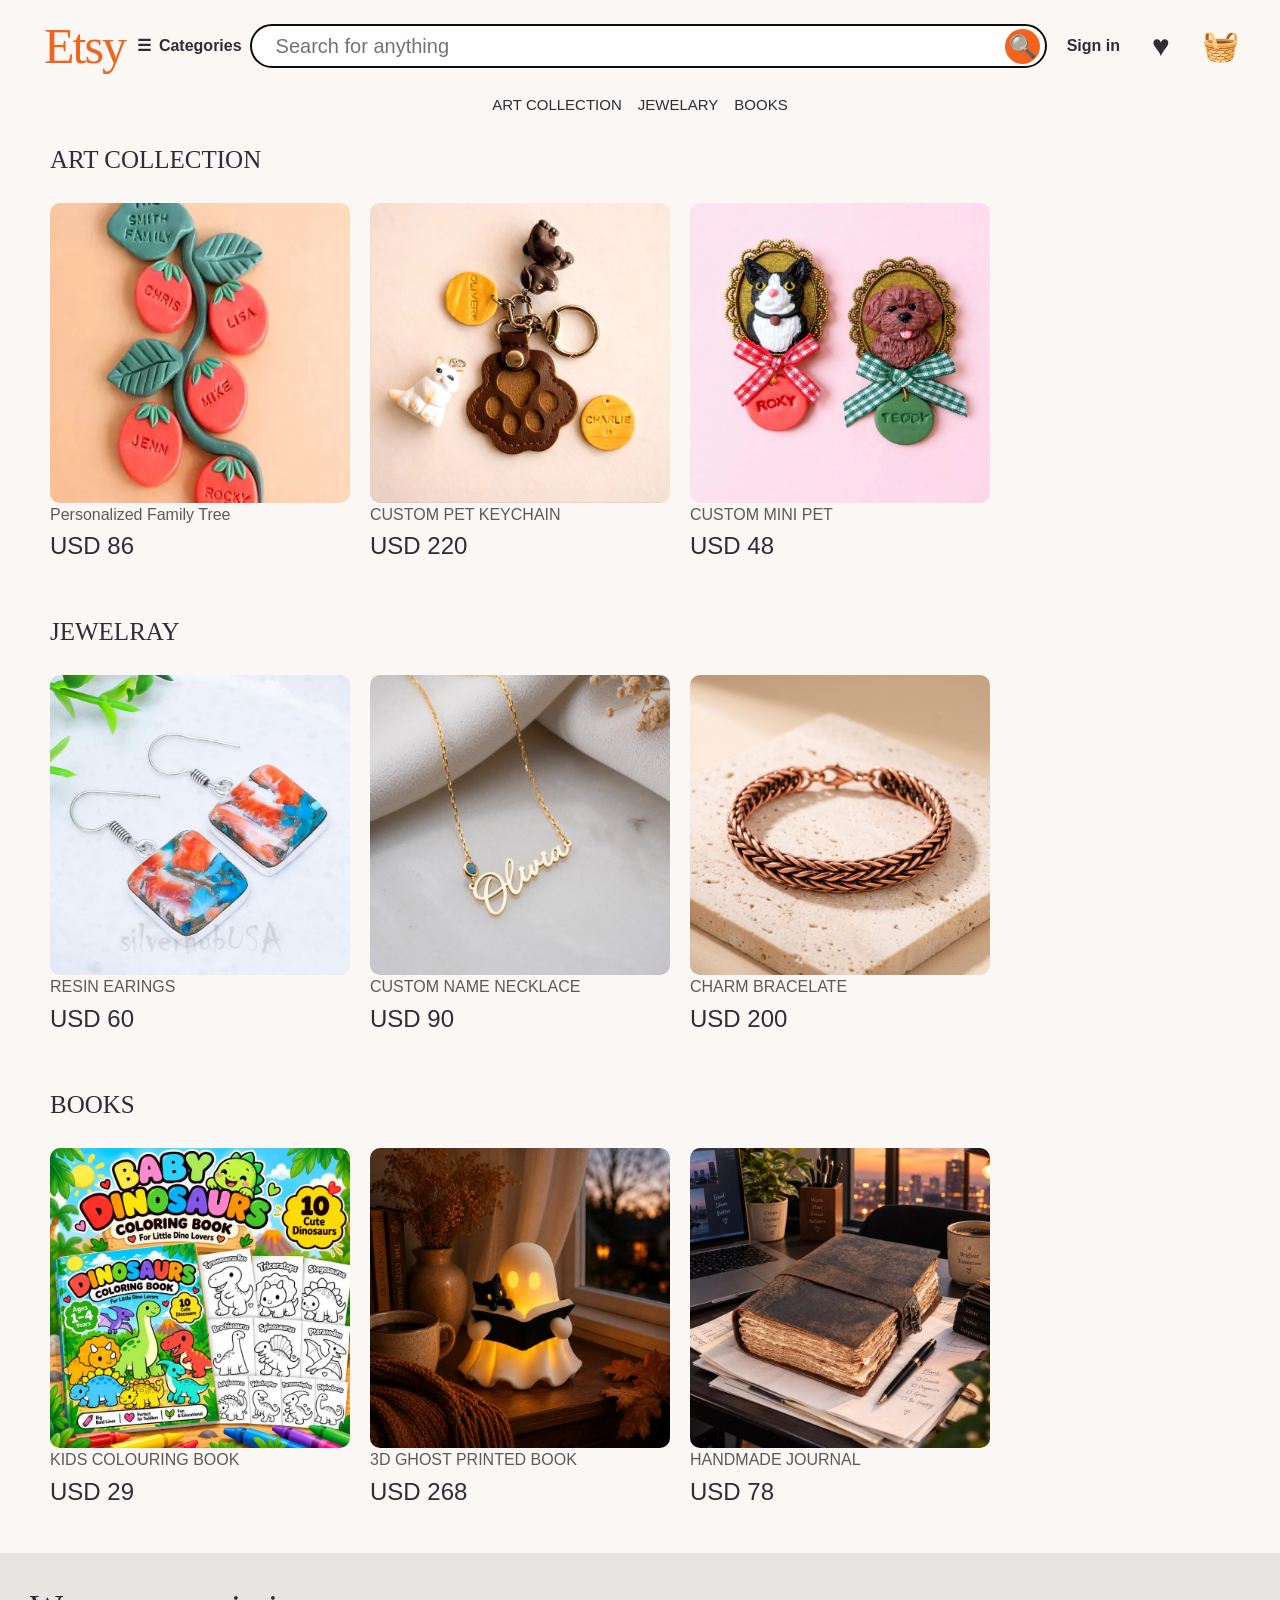
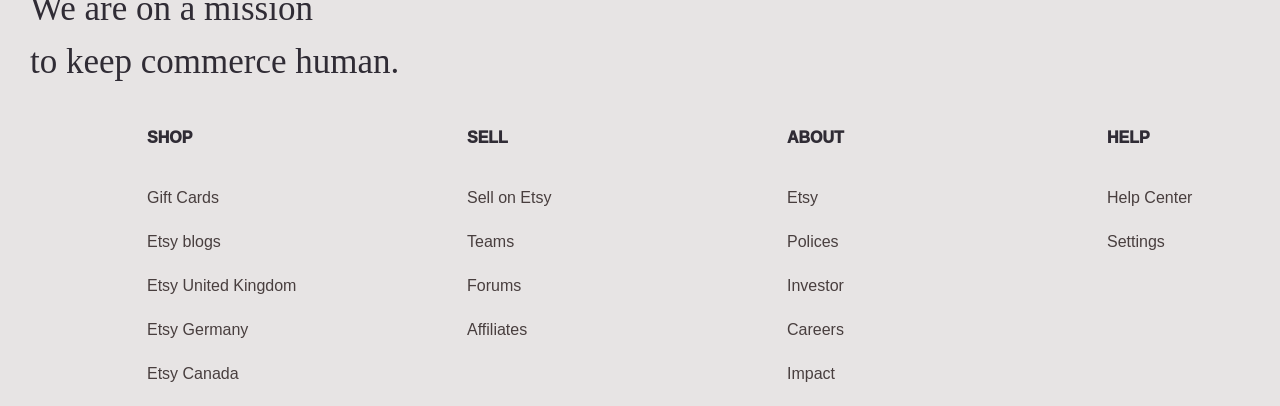
==== Assignment_3/index.html @ ee3d933f "Assignment 3 initial setup" ====
<!doctype html>
<html lang="en">
  <head>
    <meta charset="UTF-8" />
    <meta name="viewport" content="width=device-width, initial-scale=1.0" />
    <title>WEBSITE "ETSY"</title>
    <link
    href="https://cdn.jsdelivr.net/npm/bootstrap@5.3.8/dist/css/bootstrap.min.css"
    rel="stylesheet"
>
    <link rel="stylesheet" href="style.css">
  </head>
  <body>
   


<header class="site-header">

    <div class="container-fluid px-0">

        <!-- Bootstrap Grid: Top Navbar -->
        <div class="row align-items-center g-2 etsy-top">

            <!-- Etsy Logo -->
            <div class="col-auto">
                <h1 class="logo">Etsy</h1>
            </div>

            <!-- Categories -->
            <div class="col-auto categories ms-auto ms-md-0">
                <span class="menu-icon">☰</span>
                <span>Categories</span>
            </div>

            <!-- Search Bar -->
            <div class="col-12 col-md etsy-search-col order-3 order-md-0">

                <div class="search-bar">

                    <input
                        type="text"
                        placeholder="Search for anything"
                    >

                    <button type="button" aria-label="Search">
                        🔍
                    </button>

                </div>

            </div>

            <!-- User Actions -->
            <div class="col-auto user-actions order-2 order-md-0">

                <button type="button">Sign in</button>

                <a href="#favorites"
                   aria-label="Favorites"
                   class="icon-link">♥</a>

                <a href="#cart"
                   aria-label="Shopping bag"
                   class="icon-link">🧺</a>

            </div>

        </div>

        <!-- Bootstrap Navbar -->
        <nav class="navbar navbar-expand p-0 etsy-category-nav">

            <div class="container-fluid px-0">

                <div class="navbar-nav flex-row flex-wrap justify-content-center w-100">

                    <a class="nav-link" href="#ART_COLLECTION">
                        ART COLLECTION
                    </a>

                    <a class="nav-link" href="#JEWELARY">
                        JEWELARY
                    </a>

                    <a class="nav-link" href="#BOOKS">
                        BOOKS
                    </a>

                </div>

            </div>

        </nav>

    </div>

</header>


<main class="content">
    <div class="sections" id="ART_COLLECTION">
      <h2>ART COLLECTION</h2>
      <div class="box">
      <div class="gallery">
        <img src="images/art1.webp" alt="img_1" />
        <div class="para">
          <H6>Personalized Family Tree </H6>
           <h4> USD 86</h4>
           
        </div>
      </div>
      <div class="gallery">
        <img src="images/art3.webp" alt="img_2" />
        <div class="para">
          
           <H6> CUSTOM PET KEYCHAIN </H6>
           <h4> USD 220</h4>
         
        </div>
      </div>
      <div class="gallery">
        <img src="images/art2.webp" alt="img_3" />
        <div class="para">
           <H6> CUSTOM MINI PET </H6>
           <h4> USD 48</h4>
            
        </div>
      </div>
      </div>
    </div>
     <div class="sections" id="JEWELARY">
      <h2>JEWELRAY</h2>
      <div class="box">
      <div class="gallery">
        <img src="images/j1.jpg" alt="img_1" />
        <div class="para">
          <H6> RESIN EARINGS </H6>
           <h4> USD 60</h4>
            
             
        </div>
      </div>
      <div class="gallery">
        <img src="images/j2.avif" alt="img_2" />
        <div class="para">
          <H6> CUSTOM NAME NECKLACE </H6>
           <h4> USD 90</h4>
            
        </div>
      </div>
      <div class="gallery">
        <img src="images/j3.avif" alt="img_3" />
        <div class="para">
          <H6> CHARM BRACELATE </H6>
           <h4> USD 200</h4>
          
        </div>
      </div>
      </div>
    </div>
     <div class="sections" id="BOOKS">
      <h2>BOOKS</h2>
      <div class="box">
      <div class="gallery">
        <img src="images/b4.webp" alt="img_1" />
        <div class="para">
          <H6> KIDS COLOURING BOOK </H6>
           <h4> USD 29</h4>
             
        </div>
      </div>
      <div class="gallery">
        <img src="images/b2.webp" alt="img_2" />
        <div class="para">
          <H6>  3D GHOST PRINTED BOOK</H6>
           <h4> USD 268</h4>
            
        </div>
      </div>
      <div class="gallery">
        <img src="images/b3.webp" alt="img_3" />
        <div class="para">
          <H6> HANDMADE JOURNAL </H6>
           <h4> USD 78</h4>
            
        </div>
      </div>
      </div>
    </div>
    </main>
    <footer>
      <h>We are on a mission <br> to keep commerce human.</h>
      <div class="container">
        
        <div class="box">
          <h3>SHOP </h3>
          <ul>
            <li>Gift Cards</li>
            <li>Etsy blogs</li>
            <li>Etsy United Kingdom</li>
            <li>Etsy Germany</li>
            <li> Etsy Canada</li>
          </ul>
        </div>
        <div class="box">
          <h3> SELL</h3>
          <ul>
            <li>Sell on Etsy</li>
            
            <li>Teams</li>
            <li>Forums </li>
            <li>Affiliates</li>
          </ul>
        </div>
        <div class="box">
          <h3>ABOUT </h3>
          <ul>
            <li>Etsy</li>
            <li>Polices</li>
            <li>Investor</li>
            <li>Careers</li>
            <li>Impact</li>
          </ul>
        </div>
        <div class="box">
          <h3> HELP</h3>
          <ul>
            <li>Help Center</li>
            <li>Settings</li>
            
          </ul>
        </div>
      </div>
    </footer>
  </body>
</html>
---- Assignment_3/style.css ----
* {
    margin: 0;
    padding: 0;
    box-sizing: border-box;
}

h1 {
 padding-left: 20px;
    margin-bottom: 5px;
    margin-top: 30px;
    font-size: 50px ;  
      font-family: 'Georgia', serif;
    font-size: 60px;
    font-weight: 400;
    color: #F1641E;
    letter-spacing: -2px;
}
h2 , h3{
    padding-left: 50px;
    
    margin-top:10px;
    
}
h2{
    font-size: 25px ;
    font-family: "Playfair Display", serif;
;
}
h3{
    font-size: 30px ;
}
h6{
    font-size: 16px ;
    color: rgb(92, 89, 89);
    font-family:Arial, Helvetica, sans-serif;
}




body {
    width: 100%;
    background: #faf7f5;
    font-family: Arial, Helvetica, sans-serif;
    color: #302c35;
}


.site-header {
    width: 100%;
    padding: 18px 24px 8px;
    background: #faf7f5;
}


.top {
    display: flex;
    align-items: center;
    gap: 22px;
    width: 100%;
    min-height: 50px;
}
.logo {
    flex-shrink: 0;
    margin: 0 4px 0 0;
    font-family: Georgia, "Times New Roman", serif;
    font-size: 50px;
    font-weight: normal;
    letter-spacing: -2px;
    line-height: 1;
    color: #f1641e;
    cursor: pointer;
}

.categories {
    display: flex;
    align-items: center;
    justify-content: center;
    gap: 8px;
    flex-shrink: 0;
    color: #302c35;
    font-size: 16px;
    font-weight: 600;
  
    cursor: pointer;
    padding: 12px 4px;
    border-radius: 30px;
    transition: background-color 0.25s ease;
}

.categories:hover {
    background-color: #f0edeb;
}

.menu-icon {
    font-size: 16px;
    line-height: 1;
}


.search-bar {
    display: flex;
    align-items: center;
    min-width: 60%;
    height: 44px;
    padding: 3px 5px 3px 24px;
    border: 2px solid #0c0c0c;
    border-radius: 50px;
    background: #fff;
    box-shadow: none;
   
}

.search-bar input {
   flex:1;
    width: 100%;
    height: auto;
    padding: 0;
    margin:0;
    border: none;
    outline: none;
    background: transparent;
    font-size: 20px;
    color: #302c35;
}

.search-bar input::placeholder {
    color: #77716f;
    opacity: 1;
}


.search-bar button {
    display: flex;
    align-items: center;
    justify-content: center;
    flex-shrink: 0;
    width: 35px;
    height: 35px;
    padding: 0;
    border: none;
    border-radius: 50%;
    background: #f1641e;
    color: white;
    font-size: 22px;
    cursor: pointer;
    transition: background 0.2s ease,
                transform 0.2s ease;
}

.search-bar button:hover {
    background: #d94f0b;
    transform: scale(1.05);
}

.search-bar button svg {
    width: 15px;
    height: 15px;
   
}

.user-actions {
    display: flex;
    align-items: center;
    justify-content: flex-start;
    gap: 3px;
    flex-shrink: 0;
    margin-left: 2px;
}

/* Sign in button */
.user-actions > button {
    flex-shrink: 0;
    padding: 12px 10px;
    border: none;
    border-radius: 30px;
    background: transparent;
    color: #302c35;
    font-size: 16px;
    font-weight: 600;
    cursor: pointer;
    transition: background-color 0.25s ease;
}

.user-actions button:hover {
    background: #f0edeb;
}

.icon-link {
   
    display: flex;
    align-items: center;
    justify-content: center;
    flex-shrink: 0;
    width: 56px;
    height: 56px;
    border-radius: 50%;
    color: #302c35;
    background: transparent;
    text-decoration: none;
    font-size: 30px;
    line-height: 1;
    transition: color 0.25s ease,
                background-color 0.25s ease,
                transform 0.25s ease;
}

.icon-link:hover {
    color: #203b70;
    background: #e0f0ff;
    transform: scale(1.04);
    box-shadow: 0 0 0 1px #edf6ff;
}


.site-header nav {
    display: flex;
    align-items: center;
    justify-content: center;
    flex-wrap: wrap;
    gap: 12px;
    margin-top: 10px;
}

.site-header nav a {
    display: inline-block;
    padding: 10px 20px;
    border-radius: 40px;
    color: #302c35;
    background: transparent;
    font-family: Arial, Helvetica, sans-serif;
    font-size: 15px;
    font-weight: 500;
    text-decoration: none;
   
    transition: background-color 0.25s ease;
}

.site-header nav a:hover {
    background: #f0edeb;
}

/* ========== TABLET ========== */
@media (max-width: 1050px) {
    .site-header {
        padding: 14px 18px 8px;
    }

    .top {
        gap: 14px;
    }

    .logo {
        font-size: 50px;
    }

    .categories {
        font-size: 16px;
        gap: 7px;
    }

    .search-bar {
        height: 58px;
        padding-left: 16px;
    }

    .search-bar input {
        font-size: 18px;
    }

    .search-bar button {
        width: 46px;
        height: 46px;
        font-size: 23px;
    }

    .user-actions {
        gap: 5px;
    }

    .user-actions button {
        font-size: 16px;
        padding: 10px 6px;
    }

    .icon-link {
        width: 44px;
        height: 44px;
        font-size: 26px;
    }
}
/*mobile*/

@media (max-width: 650px) {
    .site-header {
        padding: 12px 14px;
    }

    .top {
        flex-wrap: wrap;
        gap: 10px;
    }

    .logo {
        font-size: 43px;
    }

    .categories {
        font-size: 14px;
        margin-left: auto;
    }

    .search-bar {
        order: 5;
        flex: 0 0 100%;
        height: 54px;
    }

    .search-bar input {
        font-size: 16px;
    }

    .search-bar button {
        width: 42px;
        height: 42px;
    }

    .user-actions {
        margin-left: auto;
        gap: 3px;
    }

    .user-actions button {
        font-size: 14px;
        padding: 8px 5px;
    }

    .icon-link {
        width: 38px;
        height: 38px;
        font-size: 23px;
    }

    .site-header nav {
        justify-content: flex-start;
        gap: 3px;
        margin-top: 10px;
    }

    .site-header nav a {
        padding: 9px 10px;
        font-size: 12px;
    }
}


.box{
    display:flex;
    gap :20px;
    padding-left:50px;
    
   
   
}
.content{
    
    width:100%;
    height:auto;
    padding:0px;
   
}
.gallery{
    margin-top: 20px;
    margin-bottom: 39px;
   
}
.gallery img{
    width:300px;
    height:300px;
    border-radius: 10px;
    
}
.gallery img:hover{
cursor: pointer;


}
.para{
    margin-top: 2px;
    line-height: 1.5;
    font-size: 20px;
    font-family:'Lucida Sans', 'Lucida Sans Regular', 'Lucida Grande', 'Lucida Sans Unicode', Geneva, Verdana, sans-serif;

}
.container{
    display:grid;
    grid-template-columns: 300px 300px 300px 300px;
    gap:20px;
}
footer{
    padding-left: 30px;
    padding-top: 30px;
    background-color: rgb(231, 228, 228);
}
footer h{
   margin-bottom: 60px ;
   font-family:'Canela';
   font-size: 35px;
   font-weight: 500;
  
}
 footer .box{
    display:flex;
    flex-direction: column;
    align-items: flex-start;
    gap:30px;
    margin-top: 30px;
    padding :0;
   
}
footer .box h3{
 font-family:'Gill Sans', 'Gill Sans MT', Calibri, 'Trebuchet MS', sans-serif;
    font-size: 16px;
    font-weight: 1000;
}
footer .box ul
{
    margin:0;
    list-style: none;
    padding:0;
}
footer .box li{
    margin-bottom:20px;
    padding-left:50px;
    font-size: 16px;
    color: rgb(72, 62, 62);
   
    
}
footer .box li:hover{
     cursor: pointer;
      text-decoration: underline;
}


.prod {
    display: grid;
    grid-template-columns:  1.1fr 0.9fr;
    gap: 40px;
    max-width: 1500px;
    margin: 30px auto;
    padding: 0 30px;
    align-items: start;
}


.pro1 {
    min-width: 0;
}

.pro1  img {
    display: block;
    width: 100%;
    max-width: 650px;
    aspect-ratio: 1 / 1;
    object-fit: cover;
    border-radius: 20px;
    margin: 0 auto 35px;
}

.pro2 {
    min-width: 0;
    width: 100%;
    margin: 0;
}

.pro2 h2 {
    font-size: 24px;
    margin-bottom: 8px;
}

.pro2 h3 {
    font-family: 'Gill Sans', 'Gill Sans MT',
        Calibri, 'Trebuchet MS', sans-serif;
    color: rgb(83, 177, 83);
    font-size: 15px;
    margin: 0 0 20px;
}

.product-description {
    line-height: 1.6;
    font-size: 17px;
}

.pro3 {
    margin: 25px 0;
}

.pro3 h5 {
    font-family: Arial, Helvetica, sans-serif;
    font-size: 16px;
    font-weight: 600;
    margin-bottom: 6px;
}

.pro3 h6 {
    font-size: 13px;
    font-weight: normal;
    margin-bottom: 25px;
}


.order-form {
    width: 100%;
    max-width: 650px;
    margin: 20px 0;
}

.order-form label {
    display: block;
    font-size: 16px;
    font-weight: 600;
    margin-bottom: 9px;
}

.order-form select,
.order-form input {
    display: block;
    width: 100%;
    height: 45px;
    padding: 0 12px;
    margin-bottom: 18px;
    border: 1px solid #a0958e;
    border-radius: 12px;
    background-color: #faf7f4;
    color: #302b35;
    font-family: inherit;
    font-size: 16px;
}

.order-form select {
    cursor: pointer;
}

.person {
    margin: 25px 0;
    font-size: 16px;
    font-weight: 600;
}

.person summary {
    cursor: pointer;
    list-style: none;
}

.person summary:hover {
    opacity: 0.8;
}

.person label {
    margin-top: 20px;
    font-size: 13px;
}

.person input {
    height: 50px;
    font-size: 14px;
}

.basket-button {
    width: 100%;
    min-height: 50px;
    border: none;
    border-radius: 30px;
    background-color: #222;
    color: white;
    font-size: 17px;
    font-weight: bold;
    cursor: pointer;
    transition: background-color 0.2s ease;
}

.basket-button:hover {
    background-color: #444;
}


.reviews {
    width: 100%;
    color: #302b35;
    margin: 35px 0;
}

.reviews  h2 {
    font-size: 25px;
    margin-bottom: 25px;
}

.review-summary {
    font-size: 15px;
    line-height: 2;
    margin-bottom: 22px;
}

.review-summary span {
    display: inline-block;
    margin-right: 12px;
}


.rating-overview {
    display: flex;
    flex-wrap: wrap;
    align-items: center;
    gap: 18px;
    margin: 25px 0 35px;
}

.overall-rating {
    display: flex;
    align-items: center;
    gap: 6px;
}

.overall-rating strong {
    font-size: 48px;
    font-weight: normal;
}

.big-star {
    color: #ffad18;
    font-size: 38px;
}

.overall-rating small {
    font-size: 12px;
    line-height: 1.5;
}

.rating-score {
    display: flex;
    align-items: center;
    gap: 10px;
}

.rating-score strong {
    display: flex;
    align-items: center;
    justify-content: center;
    flex-shrink: 0;
    width: 48px;
    height: 48px;
    border: 3px solid #ffbf35;
    border-radius: 50%;
    font-size: 17px;
}

.rating-score span {
    font-size: 13px;
}


.review {
    padding: 22px 0;
    border-bottom: 1px solid #ded8d3;
}

.review-heading {
    display: flex;
    align-items: center;
    flex-wrap: wrap;
    gap: 10px;
    margin-bottom: 12px;
}

.stars {
    color: #ffad18;
    font-size: 22px;
    letter-spacing: 1px;
}

.this-item {
    padding: 3px 9px;
    border: 1px solid #a0958e;
    border-radius: 20px;
    font-size: 12px;
}

.reviewer {
    margin-left: auto;
    font-size: 13px;
    color: #514953;
}

.review  p {
    font-size: 16px;
    line-height: 1.6;
}

.product-info-panels {
    width: 100%;
    margin-top: 35px;
}

.product-info-panels details {
    padding: 22px 0;
    border-top: 1px solid #ded8d3;
}

.product-info-panels summary {
    position: relative;
    padding-right: 25px;
    font-size: 20px;
    font-weight: bold;
    cursor: pointer;
    list-style: none;
}


.product-info-panels summary::after {
   
    position: absolute;
    right: 3px;
    top: 0;
    font-size: 22px;
}


.product-info-panels details h3 {
    color: #302b35;
    font-size: 18px;
    margin: 28px 0 14px;
}

.highlight {
    font-size: 17px;
    margin-bottom: 25px;
}

.panel-description {
    color: #514953;
    font-size: 15px;
    line-height: 1.7;
    margin-bottom: 25px;
}

.learn-more {
    display: block;
    text-align: center;
    color: #302b35;
    font-weight: bold;
    text-decoration: none;
    padding: 15px 0;
}

.learn-more:hover {
    text-decoration: underline;
}


.policy-item {
    display: flex;
    align-items: flex-start;
    gap: 12px;
    margin-top: 22px;
}

.policy-item  span {
    flex-shrink: 0;
    font-size: 23px;
}

.policy-item p {
    font-size: 16px;
    line-height: 1.5;
}


@media (max-width: 900px) {
    .prod {
        grid-template-columns: minmax(0, 1fr);
        gap: 25px;
        padding: 0 20px;
    }

    .pro1  img {
        max-width: 600px;
    }

    .pro2 {
        max-width: 650px;
        margin: 0 auto;
    }
}

@media (max-width: 500px) {
    .prod {
        padding: 0 14px;
    }

    .reviews  h2 {
        font-size: 22px;
    }

    .rating-overview {
        gap: 15px;
    }

    .reviewer {
        margin-left: 0;
    }

    .product-info-panels summary {
        font-size: 18px;
    }
}

/* Bootstrap Navbar Layout Adjustments */

.etsy-top {
    width: 100%;
}

/* Search bar takes available space on desktop */
.etsy-search-col {
    min-width: 0;
}

.etsy-search-col .search-bar {
    width: 100%;
    min-width: 0;
}

/* Bootstrap navbar links - preserve Etsy design */
.etsy-category-nav .navbar-nav {
    align-items: center;
}

/* Keep original category link appearance */
.etsy-category-nav .nav-link {
    color: #302c35;
    background: transparent;
    text-decoration: none;
}

/* Mobile adjustments */
@media (max-width: 650px) {

    .etsy-search-col {
        width: 100%;
    }

    .etsy-search-col .search-bar {
        width: 100%;
        min-width: 0;
    }

    .etsy-category-nav .navbar-nav {
        justify-content: flex-start !important;
    }

}
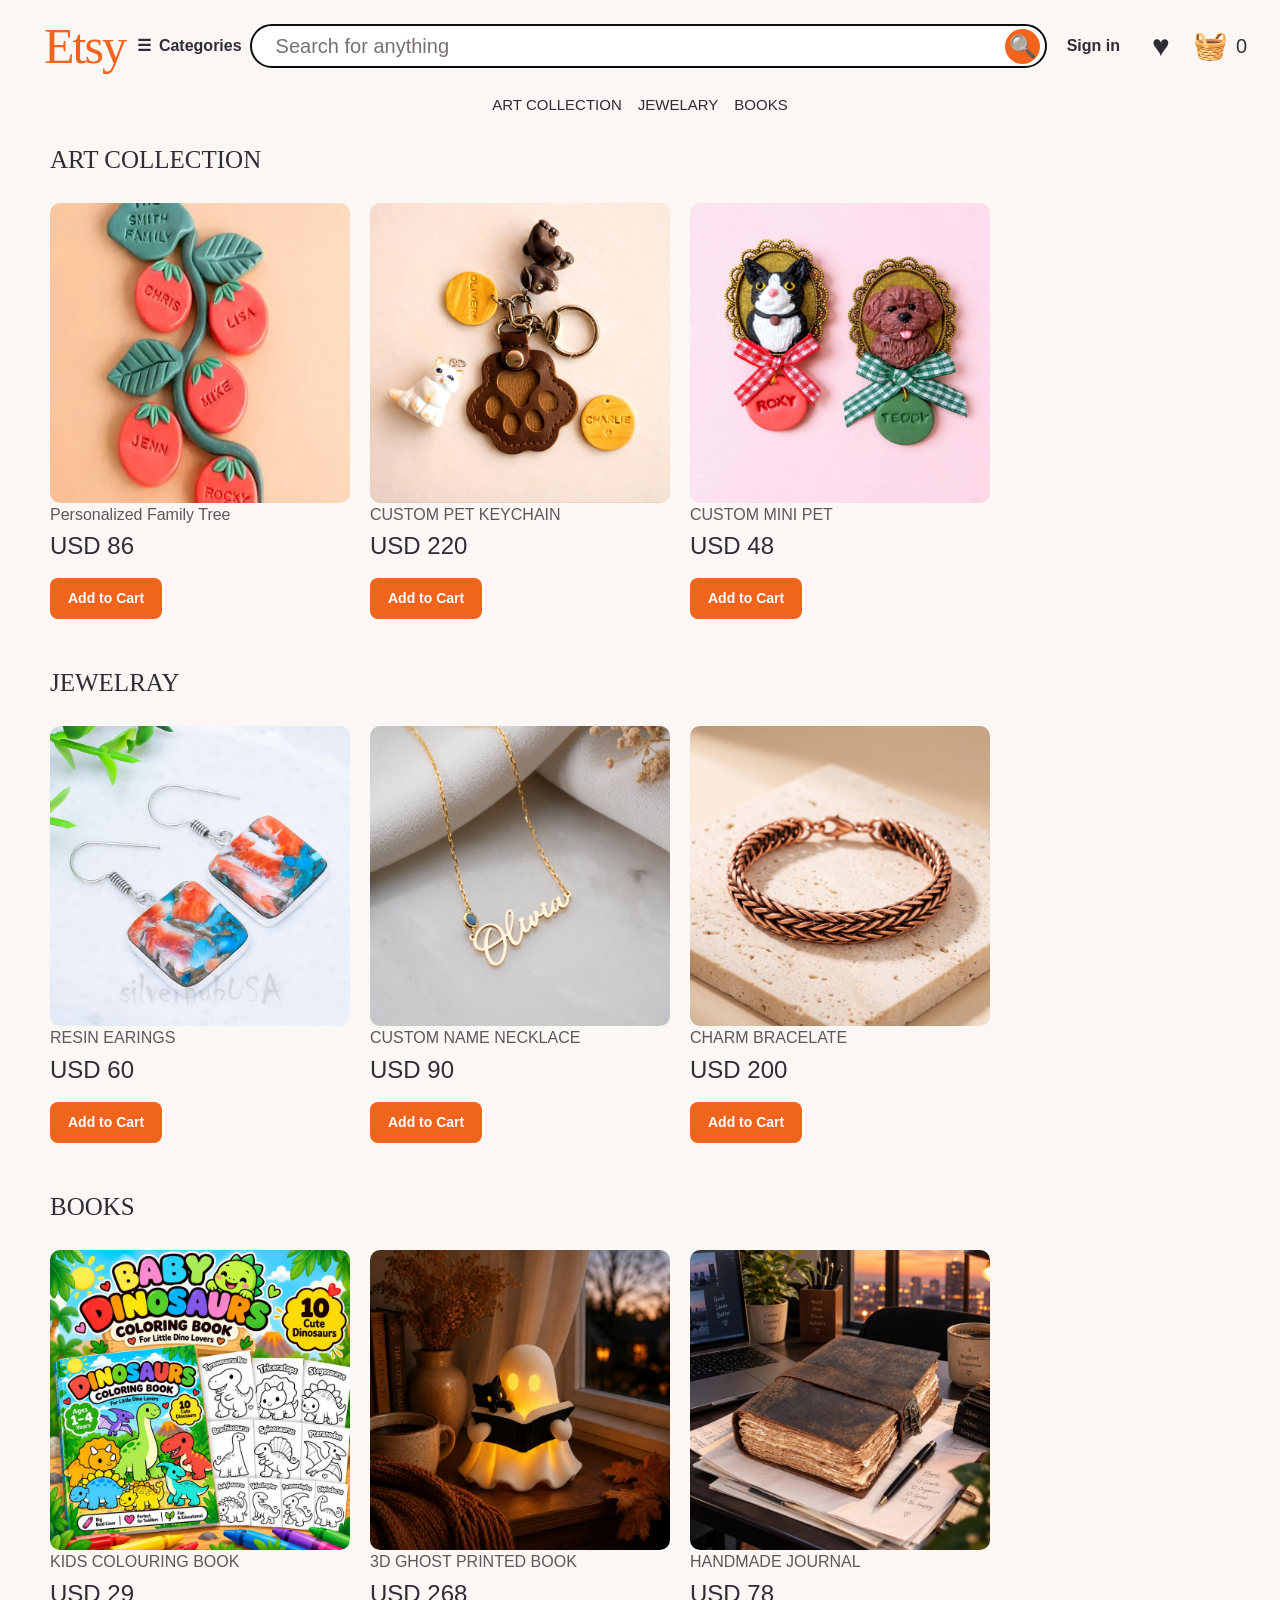
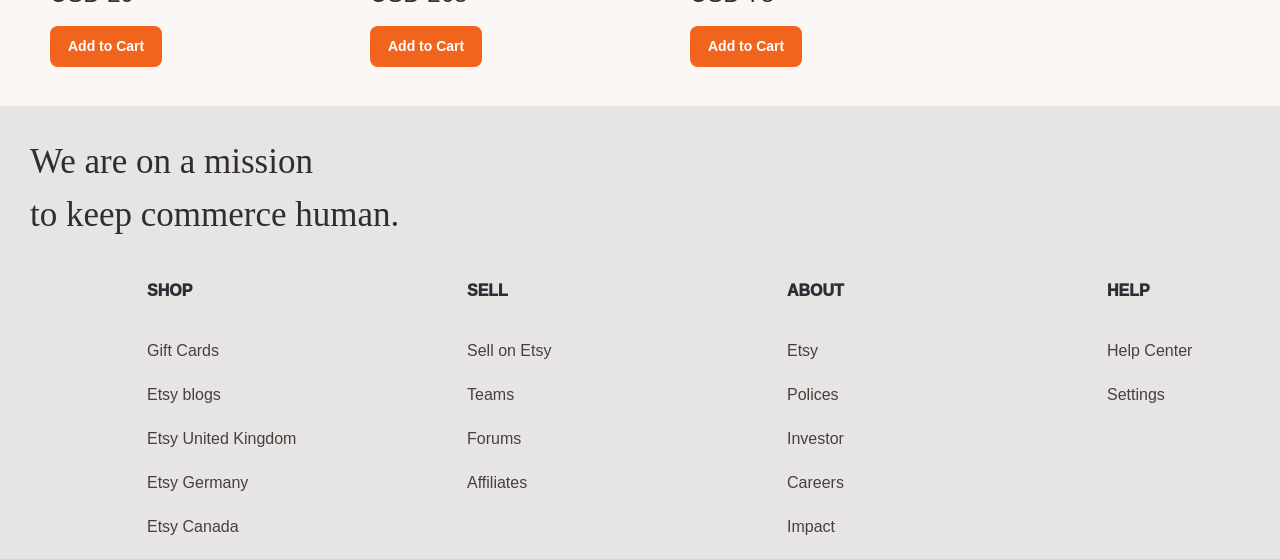
==== commit 01104206: "Update Assignment 3 cart functionality" ====
--- a/Assignment_3/index.html
+++ b/Assignment_3/index.html
@@ -18,7 +18,7 @@
 
     <div class="container-fluid px-0">
 
-        <!-- Bootstrap Grid: Top Navbar -->
+        
         <div class="row align-items-center g-2 etsy-top">
 
             <!-- Etsy Logo -->
@@ -32,12 +32,13 @@
                 <span>Categories</span>
             </div>
 
-            <!-- Search Bar -->
+            
             <div class="col-12 col-md etsy-search-col order-3 order-md-0">
 
                 <div class="search-bar">
 
                     <input
+                        id="searchInput"
                         type="text"
                         placeholder="Search for anything"
                     >
@@ -59,9 +60,12 @@
                    aria-label="Favorites"
                    class="icon-link">♥</a>
 
-                <a href="#cart"
-                   aria-label="Shopping bag"
-                   class="icon-link">🧺</a>
+                
+                <a href="cart.html" aria-label="Shopping cart" class="icon-link cart-link">
+                    <span class="cart-icon">🧺</span>
+                    <span id="cartCount">0</span>
+                </a>
+
 
             </div>
 
@@ -232,5 +236,6 @@
         </div>
       </div>
     </footer>
+    <script src="script.js"></script>
   </body>
 </html>
--- a/Assignment_3/style.css
+++ b/Assignment_3/style.css
@@ -211,7 +211,37 @@
     transform: scale(1.04);
     box-shadow: 0 0 0 1px #edf6ff;
 }
-
+/* Cart icon and number */
+.cart-link {
+    display: flex;
+    align-items: center;
+    gap: 8px;
+}
+
+/* Cart icon */
+.cart-icon {
+    font-size: 28px;
+}
+
+/* Cart number */
+#cartCount {
+    font-size: 20px;
+    color: #333;
+    font-weight: normal;
+}
+
+/* Hover effect only on cart icon */
+.cart-link:hover {
+    background: none;
+    box-shadow: none;
+}
+
+.cart-icon:hover {
+    color: #203b70;
+    background-color: #dfeefd;
+    border-radius: 50%;
+    box-shadow: 0 2px 0 8px #dde9f6;
+}
 
 .site-header nav {
     display: flex;
@@ -861,3 +891,278 @@
 
 }
 
+
+/* Add to Cart Button on Product Cards */
+
+.add-cart-btn {
+    background-color: #F1641E;
+    color: white;
+    border: none;
+    border-radius: 8px;
+    padding: 10px 18px;
+    margin-top: 10px;
+    cursor: pointer;
+    font-size: 14px;
+    font-weight: bold;
+}
+
+.add-cart-btn:hover {
+    background-color: #e3804f;
+}
+
+/* =========================
+   CART PAGE LAYOUT
+========================= */
+
+.cart-page {
+    max-width: 1400px;
+    margin: 50px auto;
+    padding: 0 30px;
+}
+
+.cart-heading {
+    font-size: 32px;
+    font-weight: bold;
+    margin-bottom: 40px;
+}
+
+.cart-layout {
+    display: grid;
+    grid-template-columns: 2fr 1fr;
+    gap: 60px;
+    align-items: start;
+}
+
+
+/* =========================
+   CART PRODUCT CARD
+========================= */
+
+.cart-item {
+    display: flex;
+    align-items: flex-start;
+    gap: 30px;
+
+    padding: 30px;
+
+    background-color: white;
+    border: 1px solid #ddd;
+    border-radius: 12px;
+
+    margin-bottom: 20px;
+}
+
+.cart-product-image {
+    width: 260px;
+    height: 210px;
+
+    object-fit: cover;
+
+    border-radius: 10px;
+}
+
+.cart-product-info {
+    flex: 1;
+    min-width: 0;
+}
+
+.cart-product-info h4 {
+    font-size: 22px;
+    font-weight: 600;
+    margin-bottom: 15px;
+}
+
+.cart-price {
+    font-size: 20px;
+    font-weight: bold;
+}
+
+.cart-subtotal {
+    font-size: 16px;
+    margin-top: 15px;
+}
+
+
+/* =========================
+   QUANTITY CONTROLS
+========================= */
+
+.quantity-controls {
+    display: flex;
+    align-items: center;
+    gap: 15px;
+
+    margin: 20px 0;
+}
+
+.quantity-btn {
+    width: 40px;
+    height: 40px;
+
+    border: 1px solid #ccc;
+    border-radius: 8px;
+
+    background-color: white;
+
+    font-size: 20px;
+    cursor: pointer;
+}
+
+.quantity-btn:hover {
+    background-color: #f5f5f5;
+}
+
+
+/* =========================
+   REMOVE BUTTON
+========================= */
+
+.remove-btn {
+    border: none;
+    background: none;
+
+    font-size: 16px;
+    font-weight: bold;
+
+    text-decoration: underline;
+    cursor: pointer;
+
+    margin-top: 10px;
+}
+
+
+/* =========================
+   ORDER SUMMARY
+========================= */
+
+.cart-summary {
+    padding: 20px;
+
+    border-top: 1px solid #ddd;
+
+    background-color: transparent;
+}
+
+.summary-row {
+    display: flex;
+    justify-content: space-between;
+    align-items: center;
+
+    gap: 20px;
+
+    font-size: 18px;
+    margin-bottom: 20px;
+}
+
+.free-delivery {
+    color: green;
+    font-weight: 500;
+}
+
+.summary-total {
+    font-weight: bold;
+    font-size: 20px;
+}
+
+
+/* =========================
+   CHECKOUT BUTTON
+========================= */
+
+#checkoutBtn {
+    width: 100%;
+
+    padding: 16px;
+
+    border: none;
+    border-radius: 30px;
+
+    background-color: #302936;
+    color: white;
+
+    font-size: 18px;
+    font-weight: bold;
+
+    cursor: pointer;
+}
+
+#checkoutBtn:hover {
+    background-color: #514657;
+}
+
+
+/* =========================
+   CONTINUE SHOPPING
+========================= */
+
+.continue-shopping {
+    display: inline-block;
+    margin-top: 15px;
+
+    color: #302936;
+    font-weight: bold;
+}
+
+
+/* =========================
+   EMPTY CART
+========================= */
+
+.empty-cart {
+    padding: 30px;
+
+    border: 1px solid #ddd;
+    border-radius: 12px;
+
+    background-color: white;
+}
+
+.empty-cart h3 {
+    font-size: 24px;
+}
+
+
+/* =========================
+   RESPONSIVE CART
+========================= */
+
+@media (max-width: 900px) {
+
+    .cart-layout {
+        grid-template-columns: 1fr;
+        gap: 30px;
+    }
+
+    .cart-summary {
+        width: 100%;
+    }
+
+}
+
+@media (max-width: 600px) {
+
+    .cart-page {
+        padding: 0 15px;
+        margin: 30px auto;
+    }
+
+    .cart-item {
+        flex-direction: column;
+        padding: 20px;
+        gap: 20px;
+    }
+
+    .cart-product-image {
+        width: 100%;
+        height: 250px;
+    }
+
+    .cart-product-info h4 {
+        font-size: 20px;
+    }
+
+    .summary-row {
+        font-size: 16px;
+    }
+
+}
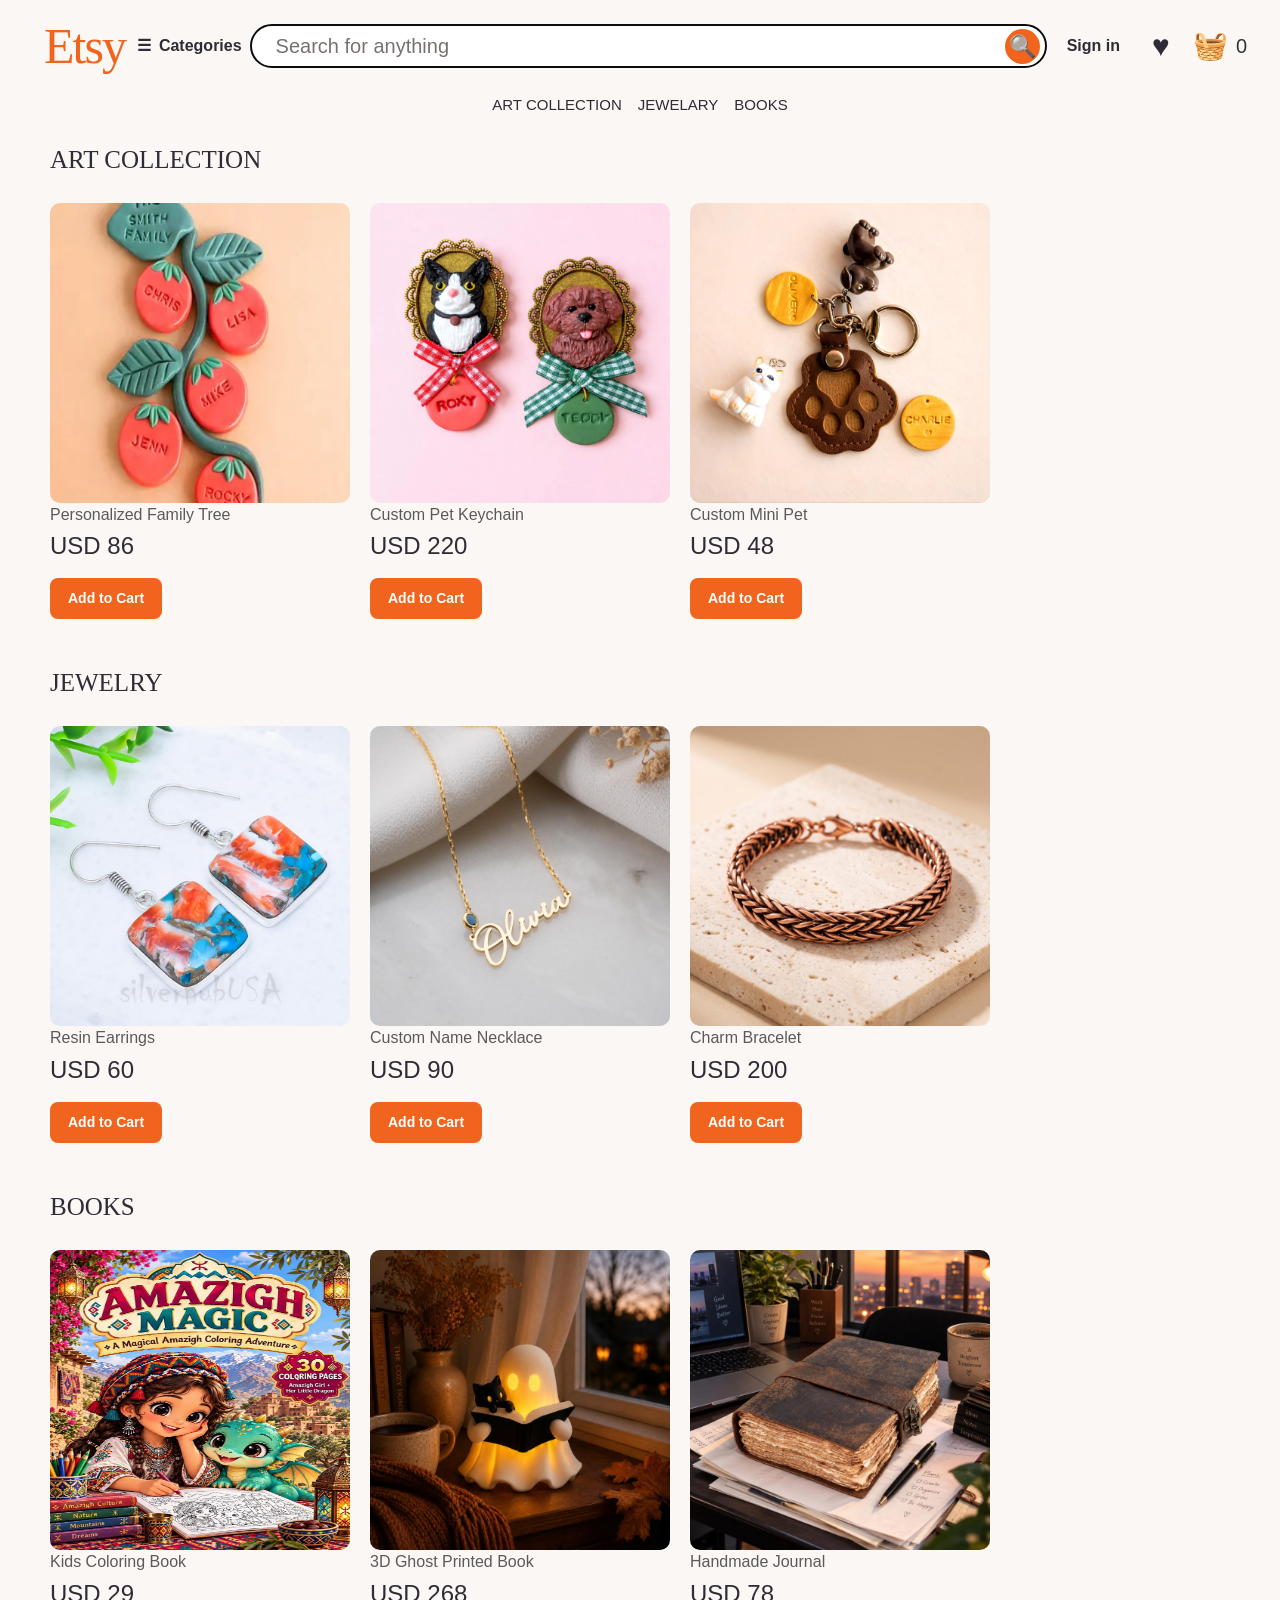
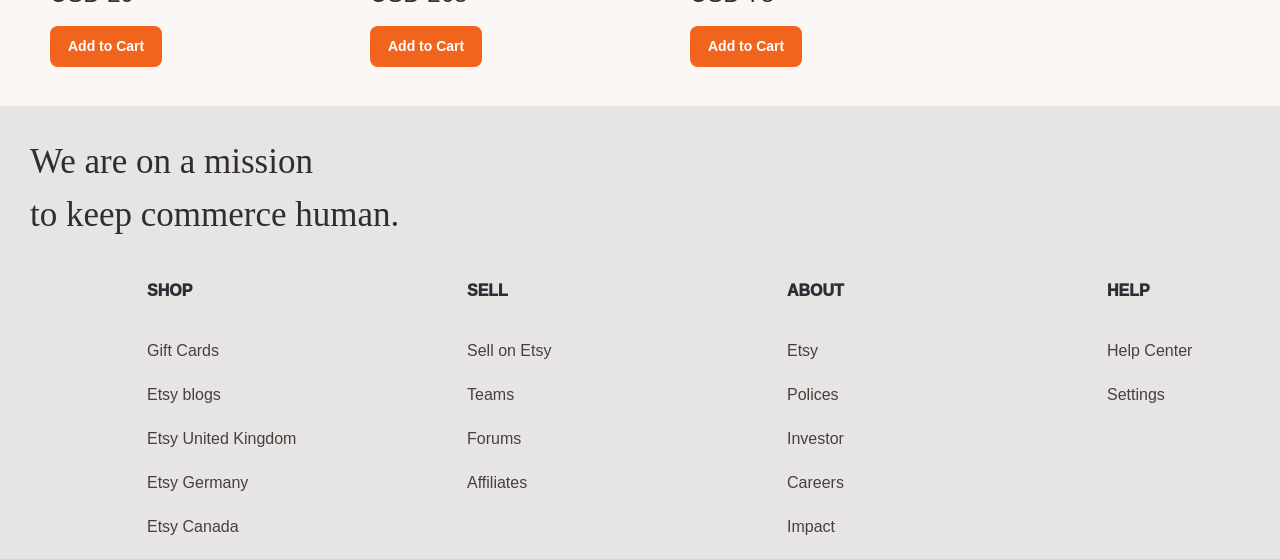
==== commit 9347a65d: "Updated products and shopping cart functionality" ====
--- a/Assignment_3/index.html
+++ b/Assignment_3/index.html
@@ -101,97 +101,39 @@
 </header>
 
 
+
 <main class="content">
     <div class="sections" id="ART_COLLECTION">
-      <h2>ART COLLECTION</h2>
-      <div class="box">
-      <div class="gallery">
-        <img src="images/art1.webp" alt="img_1" />
-        <div class="para">
-          <H6>Personalized Family Tree </H6>
-           <h4> USD 86</h4>
-           
+
+        <h2>ART COLLECTION</h2>
+
+        <div class="box" id="artProducts">
+
         </div>
-      </div>
-      <div class="gallery">
-        <img src="images/art3.webp" alt="img_2" />
-        <div class="para">
-          
-           <H6> CUSTOM PET KEYCHAIN </H6>
-           <h4> USD 220</h4>
-         
+
+    </div>
+    <div class="sections" id="JEWELARY">
+
+        <h2>JEWELRY</h2>
+
+        <div class="box" id="jewelryProducts">
+
         </div>
-      </div>
-      <div class="gallery">
-        <img src="images/art2.webp" alt="img_3" />
-        <div class="para">
-           <H6> CUSTOM MINI PET </H6>
-           <h4> USD 48</h4>
-            
+
+    </div>
+    <div class="sections" id="BOOKS">
+
+        <h2>BOOKS</h2>
+
+        <div class="box" id="bookProducts">
+
         </div>
-      </div>
-      </div>
+
     </div>
-     <div class="sections" id="JEWELARY">
-      <h2>JEWELRAY</h2>
-      <div class="box">
-      <div class="gallery">
-        <img src="images/j1.jpg" alt="img_1" />
-        <div class="para">
-          <H6> RESIN EARINGS </H6>
-           <h4> USD 60</h4>
-            
-             
-        </div>
-      </div>
-      <div class="gallery">
-        <img src="images/j2.avif" alt="img_2" />
-        <div class="para">
-          <H6> CUSTOM NAME NECKLACE </H6>
-           <h4> USD 90</h4>
-            
-        </div>
-      </div>
-      <div class="gallery">
-        <img src="images/j3.avif" alt="img_3" />
-        <div class="para">
-          <H6> CHARM BRACELATE </H6>
-           <h4> USD 200</h4>
-          
-        </div>
-      </div>
-      </div>
-    </div>
-     <div class="sections" id="BOOKS">
-      <h2>BOOKS</h2>
-      <div class="box">
-      <div class="gallery">
-        <img src="images/b4.webp" alt="img_1" />
-        <div class="para">
-          <H6> KIDS COLOURING BOOK </H6>
-           <h4> USD 29</h4>
-             
-        </div>
-      </div>
-      <div class="gallery">
-        <img src="images/b2.webp" alt="img_2" />
-        <div class="para">
-          <H6>  3D GHOST PRINTED BOOK</H6>
-           <h4> USD 268</h4>
-            
-        </div>
-      </div>
-      <div class="gallery">
-        <img src="images/b3.webp" alt="img_3" />
-        <div class="para">
-          <H6> HANDMADE JOURNAL </H6>
-           <h4> USD 78</h4>
-            
-        </div>
-      </div>
-      </div>
-    </div>
-    </main>
+
+</main>
+
+
     <footer>
       <h>We are on a mission <br> to keep commerce human.</h>
       <div class="container">
--- a/Assignment_3/style.css
+++ b/Assignment_3/style.css
@@ -1166,3 +1166,86 @@
     }
 
 }
+
+/* =========================
+   CHECKOUT FORM
+========================= */
+
+.checkout-form {
+    max-width: 700px;
+
+    margin: 40px auto;
+    padding: 30px;
+
+    border: 1px solid #ddd;
+    border-radius: 12px;
+
+    background-color: white;
+}
+
+.checkout-form h2 {
+    font-size: 28px;
+    margin-bottom: 25px;
+}
+
+.checkout-field {
+    display: flex;
+    flex-direction: column;
+
+    margin-bottom: 20px;
+}
+
+.checkout-field label {
+    font-weight: bold;
+    margin-bottom: 8px;
+}
+
+.checkout-field input,
+.checkout-field textarea {
+    width: 100%;
+
+    padding: 12px;
+
+    border: 1px solid #ccc;
+    border-radius: 8px;
+
+    font-size: 16px;
+}
+
+.checkout-field input:focus,
+.checkout-field textarea:focus {
+    outline: 2px solid #F1641E;
+    border-color: #F1641E;
+}
+
+.form-error {
+    color: red;
+    font-size: 14px;
+    margin-top: 5px;
+}
+
+.place-order-btn {
+    width: 100%;
+
+    padding: 15px;
+
+    border: none;
+    border-radius: 30px;
+
+    background-color: #302936;
+    color: white;
+
+    font-size: 17px;
+    font-weight: bold;
+
+    cursor: pointer;
+}
+
+.place-order-btn:hover {
+    background-color: #514657;
+}
+
+#checkoutMessage {
+    margin-top: 15px;
+    font-weight: bold;
+}
